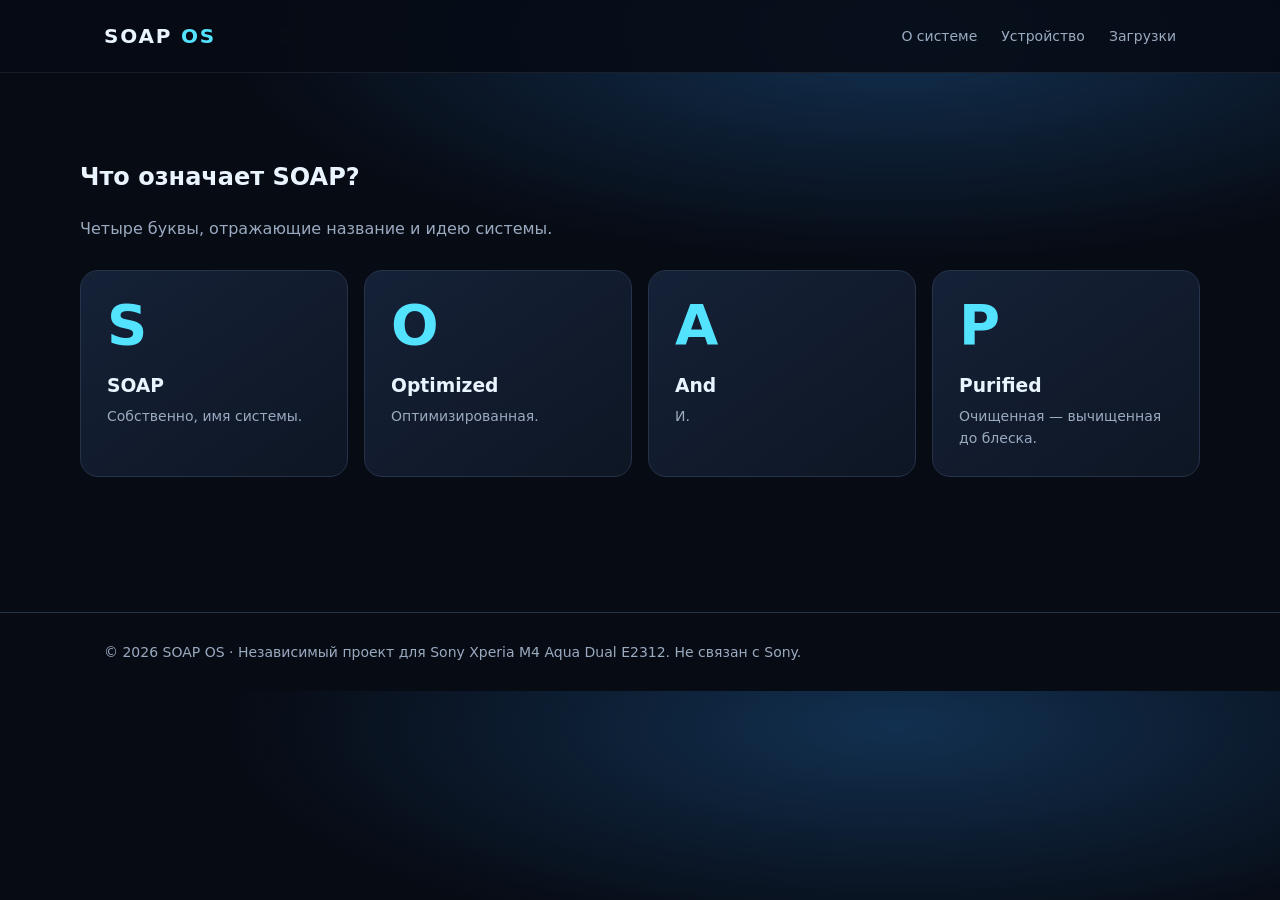
==== about.html @ aeae9934 "Add about.html for modular SOAP OS website" ====
<!doctype html>
<html lang="ru"><head><meta charset="utf-8"><meta name="viewport" content="width=device-width,initial-scale=1"><meta name="theme-color" content="#070b14"><meta name="description" content="Расшифровка названия SOAP OS: SOAP, Optimized, And, Purified."><link rel="canonical" href="https://nutipohz.github.io/SOAP-os/about.html"><link rel="stylesheet" href="assets/css/base.css"><link rel="stylesheet" href="assets/css/components.css"><title>О системе — SOAP OS</title></head><body><header><div class="wrap nav"><a class="brand" href="./">SOAP<span> OS</span></a><nav aria-label="Навигация"><a href="about.html">О системе</a><a href="device.html">Устройство</a><a href="downloads.html">Загрузки</a></nav></div></header><main><section class="section wrap"><h1>Что означает SOAP?</h1><p class="section-intro">Четыре буквы, отражающие название и идею системы.</p><div class="grid"><article class="card"><div class="letter">S</div><h3>SOAP</h3><p>Собственно, имя системы.</p></article><article class="card"><div class="letter">O</div><h3>Optimized</h3><p>Оптимизированная.</p></article><article class="card"><div class="letter">A</div><h3>And</h3><p>И.</p></article><article class="card"><div class="letter">P</div><h3>Purified</h3><p>Очищенная — вычищенная до блеска.</p></article></div></section></main><footer><div class="wrap">© <span id="year">2026</span> SOAP OS · Независимый проект для Sony Xperia M4 Aqua Dual E2312. Не связан с Sony.</div></footer><script src="assets/js/main.js" defer></script></body></html>
---- assets/css/base.css ----
:root{color-scheme:dark;--bg:#070b14;--panel:#101827;--line:#26334b;--txt:#e9f4ff;--muted:#9aaac0;--accent:#54e3ff}
*{box-sizing:border-box}html{scroll-behavior:smooth}body{margin:0;background:radial-gradient(ellipse 80% 50% at 70% 5%,#123050 0%,transparent 65%),var(--bg);color:var(--txt);font-family:system-ui,-apple-system,Segoe UI,sans-serif;line-height:1.6}a{color:inherit;text-decoration:none}a:focus-visible{outline:2px solid var(--accent);outline-offset:4px}.wrap{max-width:1120px;margin:auto;padding:0 24px}header{border-bottom:1px solid #ffffff14;position:sticky;top:0;backdrop-filter:blur(16px);background:#070b14d9;z-index:5}.nav{min-height:72px;display:flex;align-items:center;justify-content:space-between;gap:20px}.brand{font-weight:900;letter-spacing:.09em;font-size:20px}.brand span{color:var(--accent)}nav{display:flex;gap:24px;flex-wrap:wrap}nav a{color:var(--muted);font-size:14px}nav a:hover{color:white}
---- assets/css/components.css ----
.hero{padding:120px 0 100px;position:relative}.eyebrow{display:inline-block;border:1px solid #54e3ff55;border-radius:100px;padding:7px 15px;color:var(--accent);font-size:12px;letter-spacing:.14em;text-transform:uppercase;background:#54e3ff0b}.hero h1{font-size:clamp(65px,12vw,150px);letter-spacing:-.085em;line-height:1;margin:28px 0 12px;font-weight:850}.hero h1 span{color:var(--accent);text-shadow:0 0 65px #54e3ff50}.lead{font-size:clamp(18px,2.4vw,25px);max-width:670px;color:#c3d4e8}.muted{color:var(--muted)}.actions{display:flex;flex-wrap:wrap;gap:14px;margin-top:32px}.btn{display:inline-flex;align-items:center;justify-content:center;padding:13px 23px;border-radius:10px;border:1px solid var(--line);font-weight:650}.btn.primary{background:var(--accent);color:#06121d;border-color:var(--accent)}.btn:hover{transform:translateY(-2px);transition:transform .2s}.orb{position:absolute;right:8%;top:25%;width:230px;height:230px;border:1px solid #54e3ff50;border-radius:50%;box-shadow:0 0 0 34px #54e3ff08,0 0 0 70px #54e3ff05,inset 0 0 70px #54e3ff12;pointer-events:none;opacity:.7}.section{padding:65px 0}.section h2{font-size:clamp(29px,4vw,43px);letter-spacing:-.04em;margin:0 0 12px}.section-intro{max-width:680px;color:var(--muted);margin-bottom:28px}.grid{display:grid;grid-template-columns:repeat(4,minmax(0,1fr));gap:16px}.card{background:linear-gradient(145deg,#152137,#0e1624);border:1px solid var(--line);padding:26px;border-radius:18px;min-height:195px}.letter{font-size:56px;line-height:1;color:var(--accent);font-weight:850}.card h3{margin:18px 0 4px}.card p{margin:0;color:var(--muted);font-size:14px}.device{display:grid;grid-template-columns:1fr 1fr;gap:30px;align-items:center;background:#101827;border:1px solid var(--line);border-radius:22px;padding:36px}.device h3{font-size:28px;margin:12px 0}.chip{display:inline-block;background:#54e3ff16;border:1px solid #54e3ff40;color:var(--accent);border-radius:8px;padding:6px 11px;font-size:12px}.phone{width:160px;height:290px;border:9px solid #28374b;border-radius:24px;background:linear-gradient(150deg,#112943,#070c17);margin:auto;box-shadow:0 25px 60px #0009;display:flex;align-items:center;justify-content:center;position:relative}.phone:before{content:"";position:absolute;top:9px;width:36px;height:4px;border-radius:8px;background:#5e6d80}.phone strong{font-size:32px;letter-spacing:-.07em;color:var(--accent)}.status{padding:25px 30px;background:#101827;border:1px solid var(--line);border-radius:16px;display:flex;justify-content:space-between;align-items:center;gap:20px;flex-wrap:wrap}.status p{margin:4px 0 0;color:var(--muted)}footer{border-top:1px solid var(--line);margin-top:70px;padding:28px 0;color:var(--muted);font-size:14px}@media(max-width:750px){.grid{grid-template-columns:repeat(2,minmax(0,1fr))}.device{grid-template-columns:1fr}.orb{opacity:.15}.hero{padding:85px 0 70px}nav{gap:12px}.nav{align-items:flex-start;padding-top:18px;padding-bottom:18px;flex-direction:column}}@media(max-width:420px){.grid{grid-template-columns:1fr}.card{min-height:auto}.device{padding:22px}}
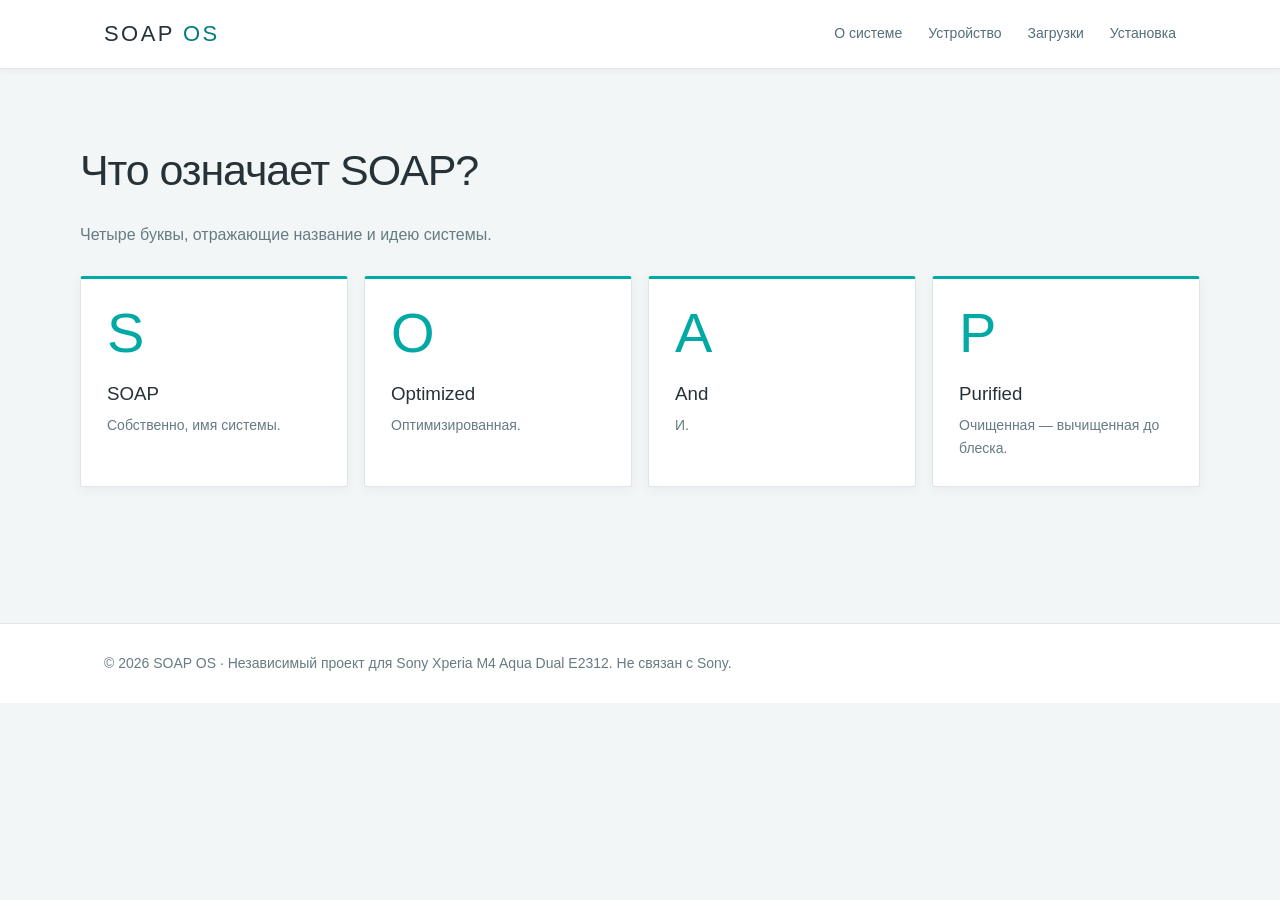
==== commit 304768af: "Link SOAP OS installation guide" ====
--- a/about.html
+++ b/about.html
@@ -1,2 +1,2 @@
 <!doctype html>
-<html lang="ru"><head><meta charset="utf-8"><meta name="viewport" content="width=device-width,initial-scale=1"><meta name="theme-color" content="#070b14"><meta name="description" content="Расшифровка названия SOAP OS: SOAP, Optimized, And, Purified."><link rel="canonical" href="https://nutipohz.github.io/SOAP-os/about.html"><link rel="stylesheet" href="assets/css/base.css"><link rel="stylesheet" href="assets/css/components.css"><title>О системе — SOAP OS</title></head><body><header><div class="wrap nav"><a class="brand" href="./">SOAP<span> OS</span></a><nav aria-label="Навигация"><a href="about.html">О системе</a><a href="device.html">Устройство</a><a href="downloads.html">Загрузки</a></nav></div></header><main><section class="section wrap"><h1>Что означает SOAP?</h1><p class="section-intro">Четыре буквы, отражающие название и идею системы.</p><div class="grid"><article class="card"><div class="letter">S</div><h3>SOAP</h3><p>Собственно, имя системы.</p></article><article class="card"><div class="letter">O</div><h3>Optimized</h3><p>Оптимизированная.</p></article><article class="card"><div class="letter">A</div><h3>And</h3><p>И.</p></article><article class="card"><div class="letter">P</div><h3>Purified</h3><p>Очищенная — вычищенная до блеска.</p></article></div></section></main><footer><div class="wrap">© <span id="year">2026</span> SOAP OS · Независимый проект для Sony Xperia M4 Aqua Dual E2312. Не связан с Sony.</div></footer><script src="assets/js/main.js" defer></script></body></html>+<html lang="ru"><head><meta charset="utf-8"><meta name="viewport" content="width=device-width,initial-scale=1"><meta name="theme-color" content="#070b14"><meta name="description" content="Расшифровка названия SOAP OS: SOAP, Optimized, And, Purified."><link rel="canonical" href="https://nutipohz.github.io/SOAP-os/about.html"><link rel="stylesheet" href="assets/css/base.css"><link rel="stylesheet" href="assets/css/components.css"><title>О системе — SOAP OS</title></head><body><header><div class="wrap nav"><a class="brand" href="./">SOAP<span> OS</span></a><nav aria-label="Навигация"><a href="about.html">О системе</a><a href="device.html">Устройство</a><a href="downloads.html">Загрузки</a><a href="installation.html">Установка</a></nav></div></header><main><section class="section wrap"><h1>Что означает SOAP?</h1><p class="section-intro">Четыре буквы, отражающие название и идею системы.</p><div class="grid"><article class="card"><div class="letter">S</div><h3>SOAP</h3><p>Собственно, имя системы.</p></article><article class="card"><div class="letter">O</div><h3>Optimized</h3><p>Оптимизированная.</p></article><article class="card"><div class="letter">A</div><h3>And</h3><p>И.</p></article><article class="card"><div class="letter">P</div><h3>Purified</h3><p>Очищенная — вычищенная до блеска.</p></article></div></section></main><footer><div class="wrap">© <span id="year">2026</span> SOAP OS · Независимый проект для Sony Xperia M4 Aqua Dual E2312. Не связан с Sony.</div></footer><script src="assets/js/main.js" defer></script></body></html>
--- a/assets/css/base.css
+++ b/assets/css/base.css
@@ -1,3 +1,2 @@
-
-:root{color-scheme:dark;--bg:#070b14;--panel:#101827;--line:#26334b;--txt:#e9f4ff;--muted:#9aaac0;--accent:#54e3ff}
-*{box-sizing:border-box}html{scroll-behavior:smooth}body{margin:0;background:radial-gradient(ellipse 80% 50% at 70% 5%,#123050 0%,transparent 65%),var(--bg);color:var(--txt);font-family:system-ui,-apple-system,Segoe UI,sans-serif;line-height:1.6}a{color:inherit;text-decoration:none}a:focus-visible{outline:2px solid var(--accent);outline-offset:4px}.wrap{max-width:1120px;margin:auto;padding:0 24px}header{border-bottom:1px solid #ffffff14;position:sticky;top:0;backdrop-filter:blur(16px);background:#070b14d9;z-index:5}.nav{min-height:72px;display:flex;align-items:center;justify-content:space-between;gap:20px}.brand{font-weight:900;letter-spacing:.09em;font-size:20px}.brand span{color:var(--accent)}nav{display:flex;gap:24px;flex-wrap:wrap}nav a{color:var(--muted);font-size:14px}nav a:hover{color:white}+:root{color-scheme:light;--bg:#f3f6f7;--panel:#fff;--line:#dce5e7;--txt:#263238;--muted:#667b83;--accent:#00a9a3;--deep:#007c80}
+*{box-sizing:border-box}html{scroll-behavior:smooth}body{margin:0;background:var(--bg);color:var(--txt);font-family:Roboto,"Arial",system-ui,sans-serif;line-height:1.65}a{color:inherit;text-decoration:none}a:focus-visible{outline:2px solid var(--deep);outline-offset:4px}.wrap{max-width:1120px;margin:auto;padding:0 24px}header{position:sticky;top:0;z-index:5;background:#fff;border-bottom:1px solid var(--line);box-shadow:0 2px 7px #2632380c}.nav{min-height:68px;display:flex;align-items:center;justify-content:space-between;gap:20px}.brand{font-weight:500;letter-spacing:.11em;font-size:22px}.brand span{color:var(--deep)}nav{display:flex;gap:26px;flex-wrap:wrap}nav a{color:#546e7a;font-size:14px;font-weight:500}nav a:hover{color:var(--deep)}
--- a/assets/css/components.css
+++ b/assets/css/components.css
@@ -1 +1 @@
-.hero{padding:120px 0 100px;position:relative}.eyebrow{display:inline-block;border:1px solid #54e3ff55;border-radius:100px;padding:7px 15px;color:var(--accent);font-size:12px;letter-spacing:.14em;text-transform:uppercase;background:#54e3ff0b}.hero h1{font-size:clamp(65px,12vw,150px);letter-spacing:-.085em;line-height:1;margin:28px 0 12px;font-weight:850}.hero h1 span{color:var(--accent);text-shadow:0 0 65px #54e3ff50}.lead{font-size:clamp(18px,2.4vw,25px);max-width:670px;color:#c3d4e8}.muted{color:var(--muted)}.actions{display:flex;flex-wrap:wrap;gap:14px;margin-top:32px}.btn{display:inline-flex;align-items:center;justify-content:center;padding:13px 23px;border-radius:10px;border:1px solid var(--line);font-weight:650}.btn.primary{background:var(--accent);color:#06121d;border-color:var(--accent)}.btn:hover{transform:translateY(-2px);transition:transform .2s}.orb{position:absolute;right:8%;top:25%;width:230px;height:230px;border:1px solid #54e3ff50;border-radius:50%;box-shadow:0 0 0 34px #54e3ff08,0 0 0 70px #54e3ff05,inset 0 0 70px #54e3ff12;pointer-events:none;opacity:.7}.section{padding:65px 0}.section h2{font-size:clamp(29px,4vw,43px);letter-spacing:-.04em;margin:0 0 12px}.section-intro{max-width:680px;color:var(--muted);margin-bottom:28px}.grid{display:grid;grid-template-columns:repeat(4,minmax(0,1fr));gap:16px}.card{background:linear-gradient(145deg,#152137,#0e1624);border:1px solid var(--line);padding:26px;border-radius:18px;min-height:195px}.letter{font-size:56px;line-height:1;color:var(--accent);font-weight:850}.card h3{margin:18px 0 4px}.card p{margin:0;color:var(--muted);font-size:14px}.device{display:grid;grid-template-columns:1fr 1fr;gap:30px;align-items:center;background:#101827;border:1px solid var(--line);border-radius:22px;padding:36px}.device h3{font-size:28px;margin:12px 0}.chip{display:inline-block;background:#54e3ff16;border:1px solid #54e3ff40;color:var(--accent);border-radius:8px;padding:6px 11px;font-size:12px}.phone{width:160px;height:290px;border:9px solid #28374b;border-radius:24px;background:linear-gradient(150deg,#112943,#070c17);margin:auto;box-shadow:0 25px 60px #0009;display:flex;align-items:center;justify-content:center;position:relative}.phone:before{content:"";position:absolute;top:9px;width:36px;height:4px;border-radius:8px;background:#5e6d80}.phone strong{font-size:32px;letter-spacing:-.07em;color:var(--accent)}.status{padding:25px 30px;background:#101827;border:1px solid var(--line);border-radius:16px;display:flex;justify-content:space-between;align-items:center;gap:20px;flex-wrap:wrap}.status p{margin:4px 0 0;color:var(--muted)}footer{border-top:1px solid var(--line);margin-top:70px;padding:28px 0;color:var(--muted);font-size:14px}@media(max-width:750px){.grid{grid-template-columns:repeat(2,minmax(0,1fr))}.device{grid-template-columns:1fr}.orb{opacity:.15}.hero{padding:85px 0 70px}nav{gap:12px}.nav{align-items:flex-start;padding-top:18px;padding-bottom:18px;flex-direction:column}}@media(max-width:420px){.grid{grid-template-columns:1fr}.card{min-height:auto}.device{padding:22px}}
+.hero{padding:112px 0 95px;position:relative;overflow:hidden}.eyebrow{display:inline-block;border-radius:3px;padding:6px 12px;color:#fff;font-size:12px;letter-spacing:.09em;text-transform:uppercase;background:var(--accent)}.hero h1{font-size:clamp(65px,12vw,145px);letter-spacing:-.065em;line-height:1.05;margin:28px 0 12px;font-weight:300}.hero h1 span{color:var(--accent);font-weight:300;text-shadow:none}.lead{font-size:clamp(18px,2.4vw,25px);max-width:670px;color:#455a64;font-weight:300}.muted{color:var(--muted)}.actions{display:flex;flex-wrap:wrap;gap:14px;margin-top:32px}.btn{display:inline-flex;align-items:center;justify-content:center;padding:12px 23px;border-radius:3px;border:1px solid #b9ced1;font-weight:500;text-transform:uppercase;letter-spacing:.04em;font-size:13px;background:white;box-shadow:0 2px 5px #00000012;transition:box-shadow .2s,transform .2s}.btn.primary{background:var(--accent);color:white;border-color:var(--accent)}.btn:hover{transform:translateY(-2px);box-shadow:0 5px 14px #0000001c}.orb{position:absolute;right:5%;top:14%;width:265px;height:265px;border-radius:50%;background:radial-gradient(circle at 35% 30%,#c8fffa,#3dd3c6 42%,#008e96 75%,#006b7c);box-shadow:0 0 0 45px #00a9a309,0 0 0 90px #00a9a306;opacity:.6;pointer-events:none}.section{padding:66px 0}.section h1,.section h2{font-size:clamp(30px,4vw,43px);letter-spacing:-.025em;font-weight:400;margin:0 0 12px}.section-intro{max-width:680px;color:var(--muted);margin-bottom:28px}.grid{display:grid;grid-template-columns:repeat(4,minmax(0,1fr));gap:16px}.card{background:white;border:1px solid var(--line);padding:26px;border-radius:3px;min-height:195px;box-shadow:0 3px 12px #2632380d;border-top:3px solid var(--accent)}.letter{font-size:56px;line-height:1;color:var(--accent);font-weight:300}.card h3{margin:18px 0 4px;font-weight:500}.card p{margin:0;color:var(--muted);font-size:14px}.device{display:grid;grid-template-columns:1fr 1fr;gap:30px;align-items:center;background:white;border:1px solid var(--line);border-radius:4px;padding:36px;box-shadow:0 3px 15px #2632380e}.device h2,.device h3{font-size:28px;margin:12px 0;font-weight:400}.device strong[style]{color:var(--deep)!important}.chip{display:inline-block;background:#e0f5f2;border:1px solid #9bdad4;color:var(--deep);border-radius:3px;padding:6px 11px;font-size:12px}.phone{width:160px;height:290px;border:9px solid #29363a;border-radius:19px;background:linear-gradient(150deg,#5bdfd3,#007d8d);margin:auto;box-shadow:0 20px 35px #26323830;display:flex;align-items:center;justify-content:center;position:relative}.phone:before{content:"";position:absolute;top:9px;width:36px;height:4px;border-radius:8px;background:#a4b5b8}.phone strong{font-size:32px;letter-spacing:-.07em;color:white;font-weight:300}.status{padding:25px 30px;background:white;border:1px solid var(--line);border-left:4px solid var(--accent);border-radius:3px;display:flex;justify-content:space-between;align-items:center;gap:20px;flex-wrap:wrap;box-shadow:0 3px 12px #2632380d}.status p{margin:4px 0 0;color:var(--muted)}footer{border-top:1px solid var(--line);margin-top:70px;padding:28px 0;color:var(--muted);font-size:14px;background:white}@media(max-width:750px){.grid{grid-template-columns:repeat(2,minmax(0,1fr))}.device{grid-template-columns:1fr}.orb{opacity:.16}.hero{padding:85px 0 70px}nav{gap:12px}.nav{align-items:flex-start;padding-top:18px;padding-bottom:18px;flex-direction:column}}@media(max-width:420px){.grid{grid-template-columns:1fr}.card{min-height:auto}.device{padding:22px}}
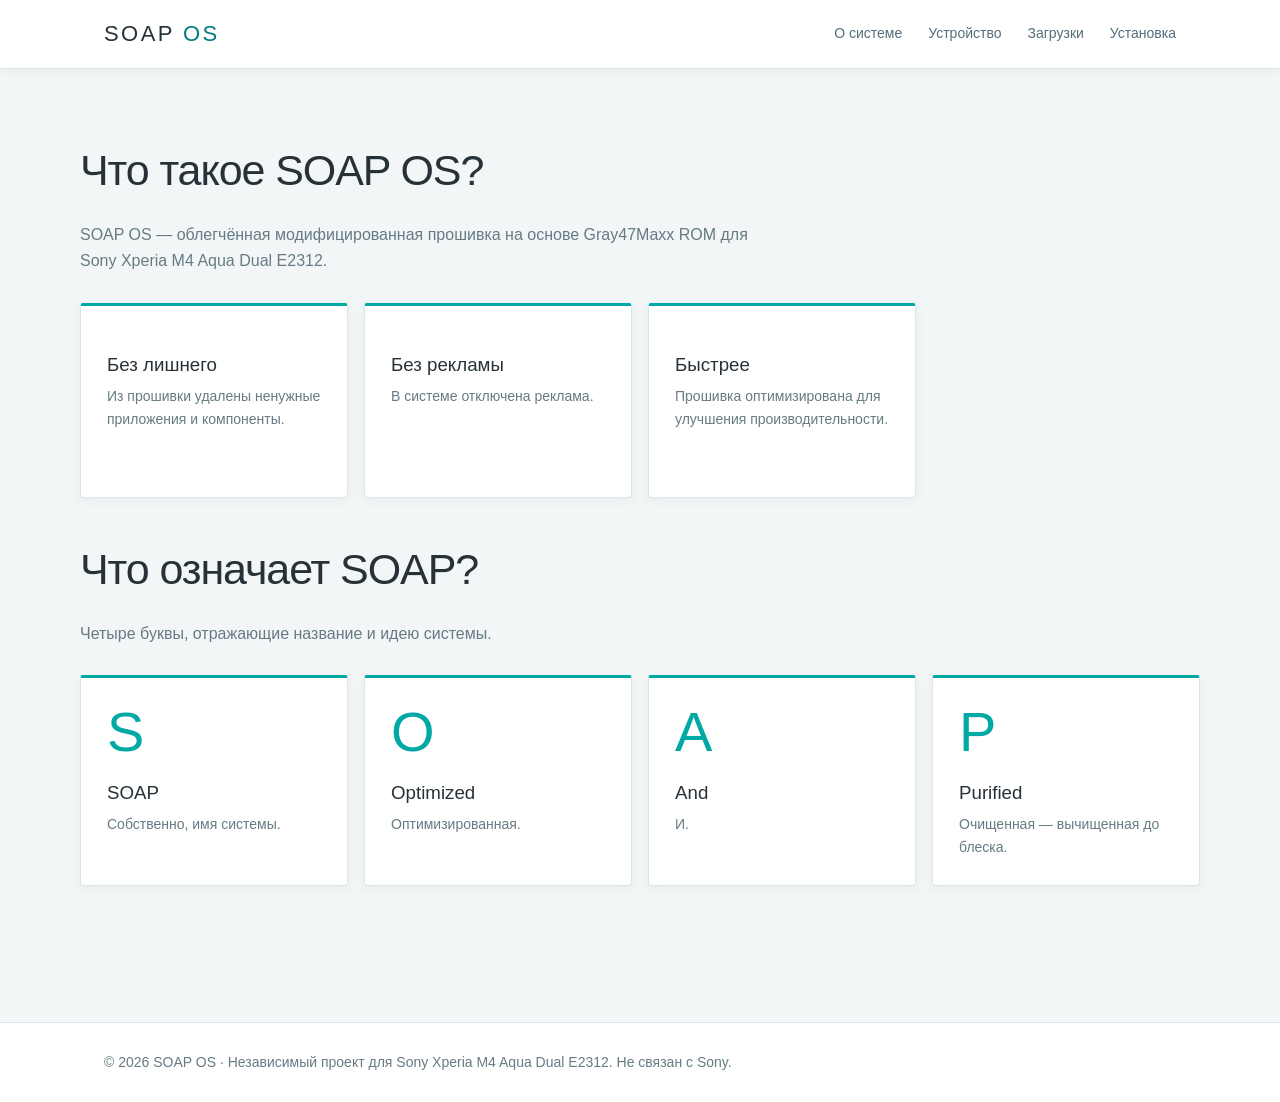
==== commit c33f9e95: "Describe SOAP OS as optimized Gray47Maxx ROM based firmware" ====
--- a/about.html
+++ b/about.html
@@ -1,2 +1,2 @@
 <!doctype html>
-<html lang="ru"><head><meta charset="utf-8"><meta name="viewport" content="width=device-width,initial-scale=1"><meta name="theme-color" content="#070b14"><meta name="description" content="Расшифровка названия SOAP OS: SOAP, Optimized, And, Purified."><link rel="canonical" href="https://nutipohz.github.io/SOAP-os/about.html"><link rel="stylesheet" href="assets/css/base.css"><link rel="stylesheet" href="assets/css/components.css"><title>О системе — SOAP OS</title></head><body><header><div class="wrap nav"><a class="brand" href="./">SOAP<span> OS</span></a><nav aria-label="Навигация"><a href="about.html">О системе</a><a href="device.html">Устройство</a><a href="downloads.html">Загрузки</a><a href="installation.html">Установка</a></nav></div></header><main><section class="section wrap"><h1>Что означает SOAP?</h1><p class="section-intro">Четыре буквы, отражающие название и идею системы.</p><div class="grid"><article class="card"><div class="letter">S</div><h3>SOAP</h3><p>Собственно, имя системы.</p></article><article class="card"><div class="letter">O</div><h3>Optimized</h3><p>Оптимизированная.</p></article><article class="card"><div class="letter">A</div><h3>And</h3><p>И.</p></article><article class="card"><div class="letter">P</div><h3>Purified</h3><p>Очищенная — вычищенная до блеска.</p></article></div></section></main><footer><div class="wrap">© <span id="year">2026</span> SOAP OS · Независимый проект для Sony Xperia M4 Aqua Dual E2312. Не связан с Sony.</div></footer><script src="assets/js/main.js" defer></script></body></html>+<html lang="ru"><head><meta charset="utf-8"><meta name="viewport" content="width=device-width,initial-scale=1"><meta name="theme-color" content="#070b14"><meta name="description" content="SOAP OS — облегчённая прошивка на основе Gray47Maxx ROM для Sony Xperia M4 Aqua Dual E2312: удалён лишний софт, отключена реклама, улучшена производительность."><link rel="canonical" href="https://nutipohz.github.io/SOAP-os/about.html"><link rel="stylesheet" href="assets/css/base.css"><link rel="stylesheet" href="assets/css/components.css"><title>О системе — SOAP OS</title></head><body><header><div class="wrap nav"><a class="brand" href="./">SOAP<span> OS</span></a><nav aria-label="Навигация"><a href="about.html">О системе</a><a href="device.html">Устройство</a><a href="downloads.html">Загрузки</a><a href="installation.html">Установка</a></nav></div></header><main><section class="section wrap"><h1>Что такое SOAP OS?</h1><p class="section-intro">SOAP OS — облегчённая модифицированная прошивка на основе Gray47Maxx ROM для Sony Xperia M4 Aqua Dual E2312.</p><div class="grid"><article class="card"><h3>Без лишнего</h3><p>Из прошивки удалены ненужные приложения и компоненты.</p></article><article class="card"><h3>Без рекламы</h3><p>В системе отключена реклама.</p></article><article class="card"><h3>Быстрее</h3><p>Прошивка оптимизирована для улучшения производительности.</p></article></div><h2 style="margin-top:36px">Что означает SOAP?</h2><p class="section-intro">Четыре буквы, отражающие название и идею системы.</p><div class="grid"><article class="card"><div class="letter">S</div><h3>SOAP</h3><p>Собственно, имя системы.</p></article><article class="card"><div class="letter">O</div><h3>Optimized</h3><p>Оптимизированная.</p></article><article class="card"><div class="letter">A</div><h3>And</h3><p>И.</p></article><article class="card"><div class="letter">P</div><h3>Purified</h3><p>Очищенная — вычищенная до блеска.</p></article></div></section></main><footer><div class="wrap">© <span id="year">2026</span> SOAP OS · Независимый проект для Sony Xperia M4 Aqua Dual E2312. Не связан с Sony.</div></footer><script src="assets/js/main.js" defer></script></body></html>
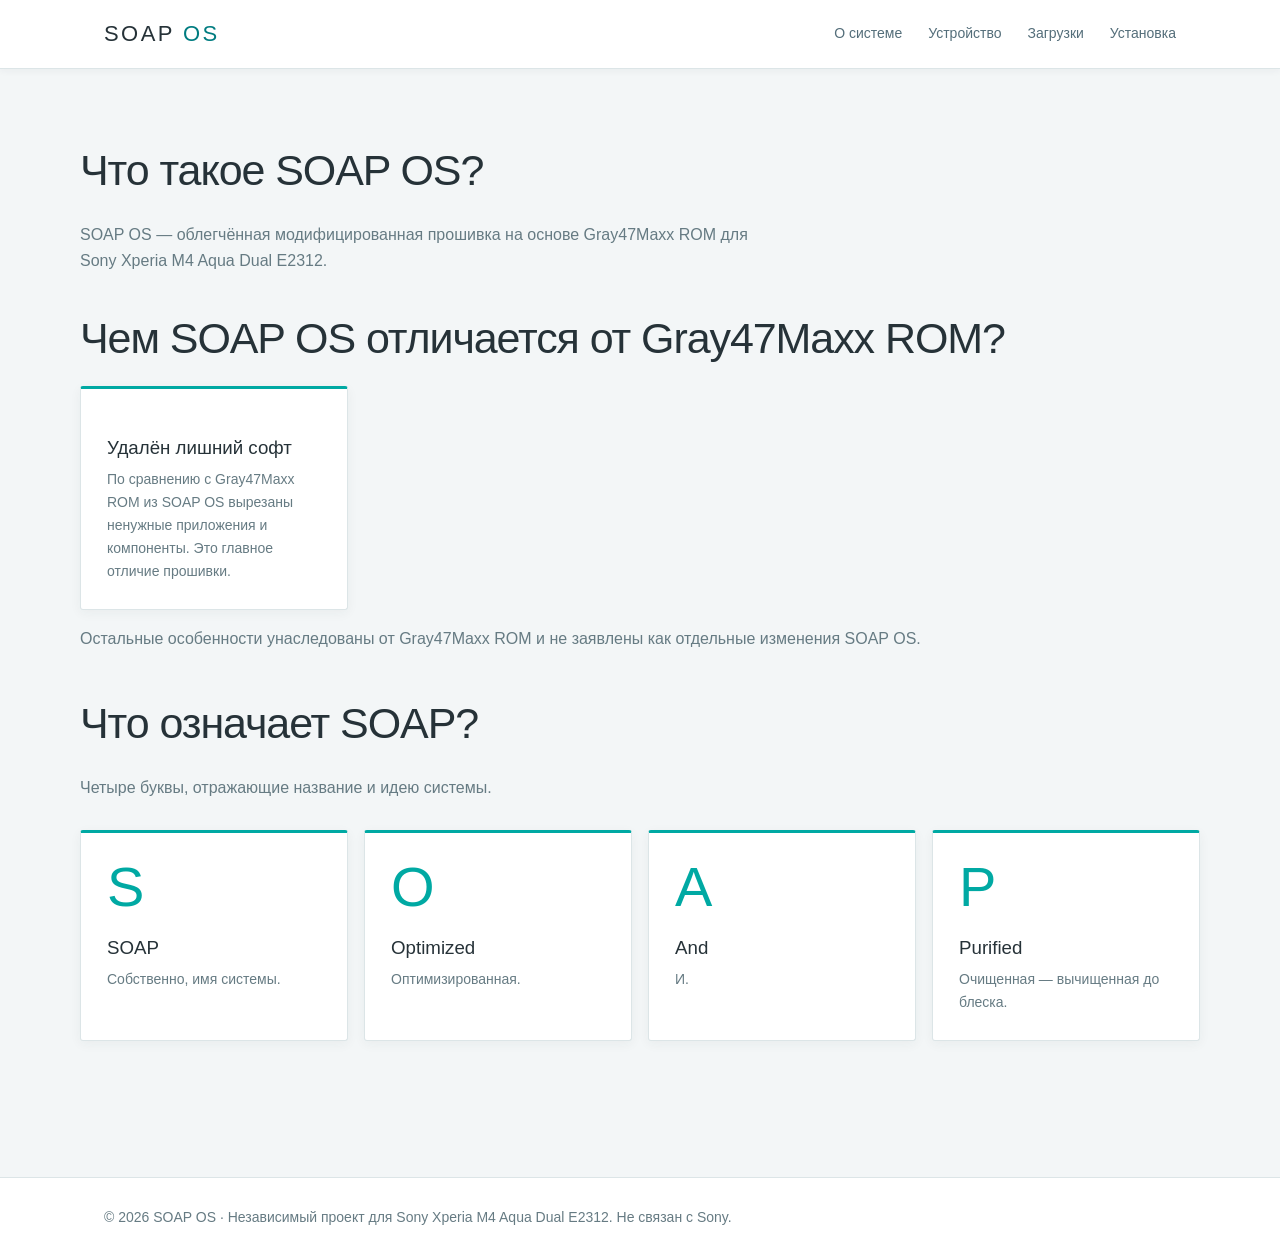
==== commit 3687c3f2: "Clarify SOAP OS only removes bloat compared with Gray47Maxx ROM" ====
--- a/about.html
+++ b/about.html
@@ -1,2 +1,2 @@
 <!doctype html>
-<html lang="ru"><head><meta charset="utf-8"><meta name="viewport" content="width=device-width,initial-scale=1"><meta name="theme-color" content="#070b14"><meta name="description" content="SOAP OS — облегчённая прошивка на основе Gray47Maxx ROM для Sony Xperia M4 Aqua Dual E2312: удалён лишний софт, отключена реклама, улучшена производительность."><link rel="canonical" href="https://nutipohz.github.io/SOAP-os/about.html"><link rel="stylesheet" href="assets/css/base.css"><link rel="stylesheet" href="assets/css/components.css"><title>О системе — SOAP OS</title></head><body><header><div class="wrap nav"><a class="brand" href="./">SOAP<span> OS</span></a><nav aria-label="Навигация"><a href="about.html">О системе</a><a href="device.html">Устройство</a><a href="downloads.html">Загрузки</a><a href="installation.html">Установка</a></nav></div></header><main><section class="section wrap"><h1>Что такое SOAP OS?</h1><p class="section-intro">SOAP OS — облегчённая модифицированная прошивка на основе Gray47Maxx ROM для Sony Xperia M4 Aqua Dual E2312.</p><div class="grid"><article class="card"><h3>Без лишнего</h3><p>Из прошивки удалены ненужные приложения и компоненты.</p></article><article class="card"><h3>Без рекламы</h3><p>В системе отключена реклама.</p></article><article class="card"><h3>Быстрее</h3><p>Прошивка оптимизирована для улучшения производительности.</p></article></div><h2 style="margin-top:36px">Что означает SOAP?</h2><p class="section-intro">Четыре буквы, отражающие название и идею системы.</p><div class="grid"><article class="card"><div class="letter">S</div><h3>SOAP</h3><p>Собственно, имя системы.</p></article><article class="card"><div class="letter">O</div><h3>Optimized</h3><p>Оптимизированная.</p></article><article class="card"><div class="letter">A</div><h3>And</h3><p>И.</p></article><article class="card"><div class="letter">P</div><h3>Purified</h3><p>Очищенная — вычищенная до блеска.</p></article></div></section></main><footer><div class="wrap">© <span id="year">2026</span> SOAP OS · Независимый проект для Sony Xperia M4 Aqua Dual E2312. Не связан с Sony.</div></footer><script src="assets/js/main.js" defer></script></body></html>+<html lang="ru"><head><meta charset="utf-8"><meta name="viewport" content="width=device-width,initial-scale=1"><meta name="theme-color" content="#070b14"><meta name="description" content="SOAP OS — облегчённая прошивка для Sony Xperia M4 Aqua Dual E2312 на основе Gray47Maxx ROM. Главное отличие — удалены лишние приложения и компоненты."><link rel="canonical" href="https://nutipohz.github.io/SOAP-os/about.html"><link rel="stylesheet" href="assets/css/base.css"><link rel="stylesheet" href="assets/css/components.css"><title>О системе — SOAP OS</title></head><body><header><div class="wrap nav"><a class="brand" href="./">SOAP<span> OS</span></a><nav aria-label="Навигация"><a href="about.html">О системе</a><a href="device.html">Устройство</a><a href="downloads.html">Загрузки</a><a href="installation.html">Установка</a></nav></div></header><main><section class="section wrap"><h1>Что такое SOAP OS?</h1><p class="section-intro">SOAP OS — облегчённая модифицированная прошивка на основе Gray47Maxx ROM для Sony Xperia M4 Aqua Dual E2312.</p><h2>Чем SOAP OS отличается от Gray47Maxx ROM?</h2><div class="grid"><article class="card"><h3>Удалён лишний софт</h3><p>По сравнению с Gray47Maxx ROM из SOAP OS вырезаны ненужные приложения и компоненты. Это главное отличие прошивки.</p></article></div><p class="muted">Остальные особенности унаследованы от Gray47Maxx ROM и не заявлены как отдельные изменения SOAP OS.</p><h2 style="margin-top:36px">Что означает SOAP?</h2><p class="section-intro">Четыре буквы, отражающие название и идею системы.</p><div class="grid"><article class="card"><div class="letter">S</div><h3>SOAP</h3><p>Собственно, имя системы.</p></article><article class="card"><div class="letter">O</div><h3>Optimized</h3><p>Оптимизированная.</p></article><article class="card"><div class="letter">A</div><h3>And</h3><p>И.</p></article><article class="card"><div class="letter">P</div><h3>Purified</h3><p>Очищенная — вычищенная до блеска.</p></article></div></section></main><footer><div class="wrap">© <span id="year">2026</span> SOAP OS · Независимый проект для Sony Xperia M4 Aqua Dual E2312. Не связан с Sony.</div></footer><script src="assets/js/main.js" defer></script></body></html>
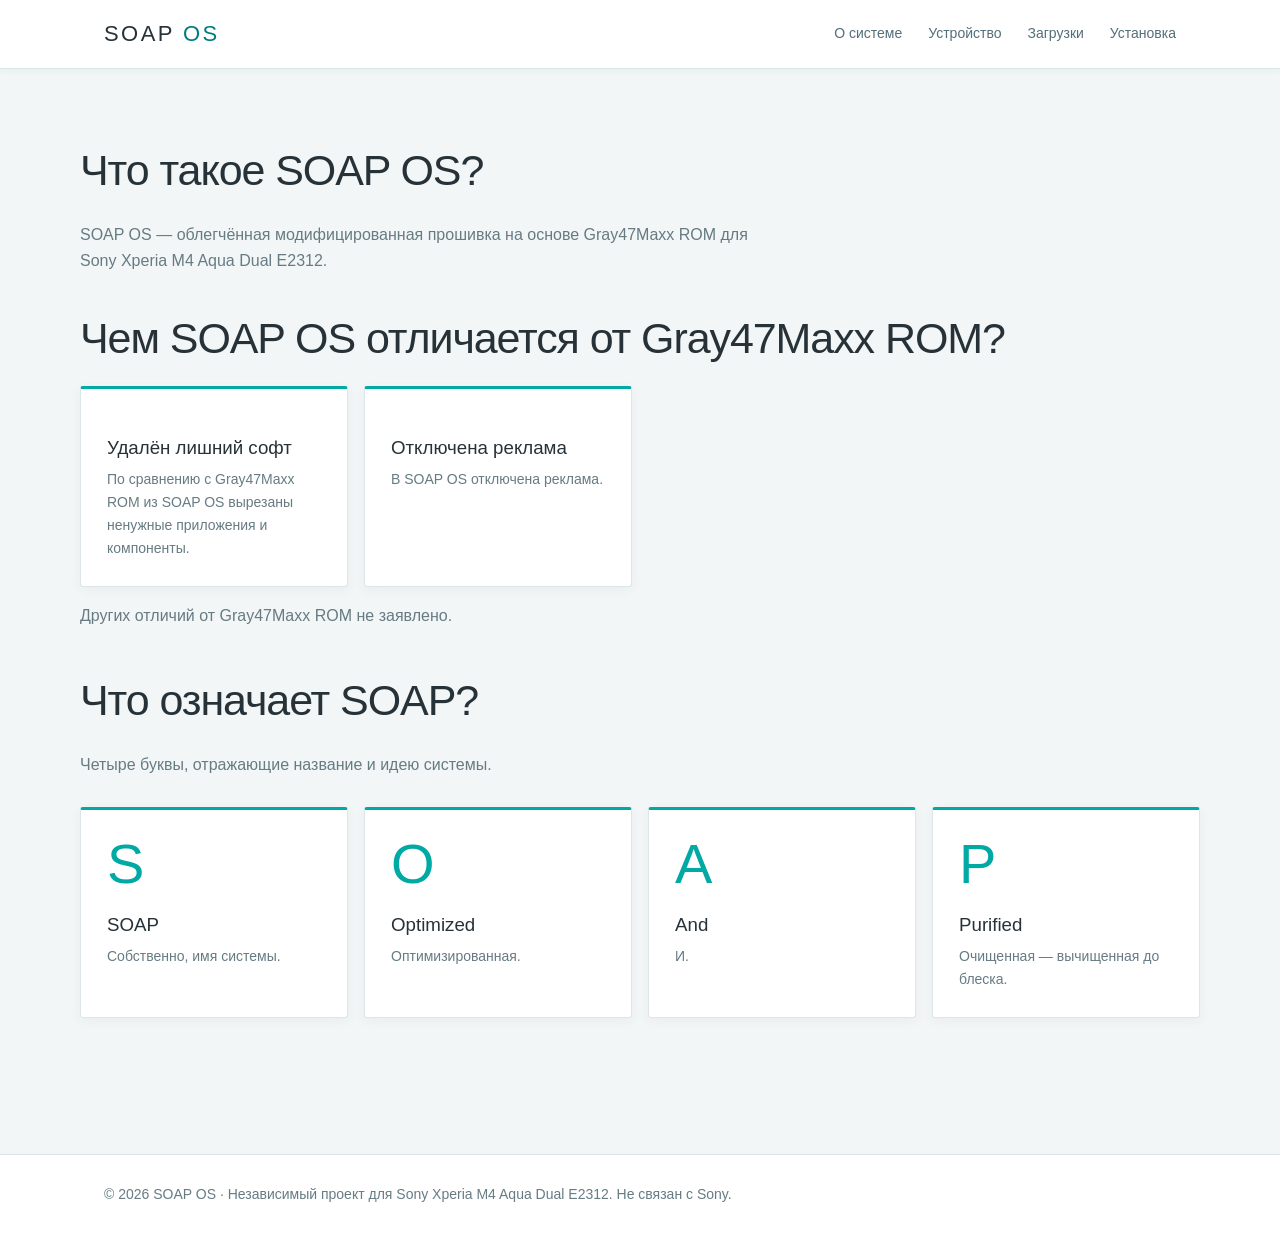
==== commit ed8af436: "Include ad disabling among SOAP OS differences" ====
--- a/about.html
+++ b/about.html
@@ -1,2 +1,2 @@
 <!doctype html>
-<html lang="ru"><head><meta charset="utf-8"><meta name="viewport" content="width=device-width,initial-scale=1"><meta name="theme-color" content="#070b14"><meta name="description" content="SOAP OS — облегчённая прошивка для Sony Xperia M4 Aqua Dual E2312 на основе Gray47Maxx ROM. Главное отличие — удалены лишние приложения и компоненты."><link rel="canonical" href="https://nutipohz.github.io/SOAP-os/about.html"><link rel="stylesheet" href="assets/css/base.css"><link rel="stylesheet" href="assets/css/components.css"><title>О системе — SOAP OS</title></head><body><header><div class="wrap nav"><a class="brand" href="./">SOAP<span> OS</span></a><nav aria-label="Навигация"><a href="about.html">О системе</a><a href="device.html">Устройство</a><a href="downloads.html">Загрузки</a><a href="installation.html">Установка</a></nav></div></header><main><section class="section wrap"><h1>Что такое SOAP OS?</h1><p class="section-intro">SOAP OS — облегчённая модифицированная прошивка на основе Gray47Maxx ROM для Sony Xperia M4 Aqua Dual E2312.</p><h2>Чем SOAP OS отличается от Gray47Maxx ROM?</h2><div class="grid"><article class="card"><h3>Удалён лишний софт</h3><p>По сравнению с Gray47Maxx ROM из SOAP OS вырезаны ненужные приложения и компоненты. Это главное отличие прошивки.</p></article></div><p class="muted">Остальные особенности унаследованы от Gray47Maxx ROM и не заявлены как отдельные изменения SOAP OS.</p><h2 style="margin-top:36px">Что означает SOAP?</h2><p class="section-intro">Четыре буквы, отражающие название и идею системы.</p><div class="grid"><article class="card"><div class="letter">S</div><h3>SOAP</h3><p>Собственно, имя системы.</p></article><article class="card"><div class="letter">O</div><h3>Optimized</h3><p>Оптимизированная.</p></article><article class="card"><div class="letter">A</div><h3>And</h3><p>И.</p></article><article class="card"><div class="letter">P</div><h3>Purified</h3><p>Очищенная — вычищенная до блеска.</p></article></div></section></main><footer><div class="wrap">© <span id="year">2026</span> SOAP OS · Независимый проект для Sony Xperia M4 Aqua Dual E2312. Не связан с Sony.</div></footer><script src="assets/js/main.js" defer></script></body></html>+<html lang="ru"><head><meta charset="utf-8"><meta name="viewport" content="width=device-width,initial-scale=1"><meta name="theme-color" content="#070b14"><meta name="description" content="SOAP OS — облегчённая прошивка для Sony Xperia M4 Aqua Dual E2312 на основе Gray47Maxx ROM. Отличия — удалены лишние приложения и компоненты, отключена реклама."><link rel="canonical" href="https://nutipohz.github.io/SOAP-os/about.html"><link rel="stylesheet" href="assets/css/base.css"><link rel="stylesheet" href="assets/css/components.css"><title>О системе — SOAP OS</title></head><body><header><div class="wrap nav"><a class="brand" href="./">SOAP<span> OS</span></a><nav aria-label="Навигация"><a href="about.html">О системе</a><a href="device.html">Устройство</a><a href="downloads.html">Загрузки</a><a href="installation.html">Установка</a></nav></div></header><main><section class="section wrap"><h1>Что такое SOAP OS?</h1><p class="section-intro">SOAP OS — облегчённая модифицированная прошивка на основе Gray47Maxx ROM для Sony Xperia M4 Aqua Dual E2312.</p><h2>Чем SOAP OS отличается от Gray47Maxx ROM?</h2><div class="grid"><article class="card"><h3>Удалён лишний софт</h3><p>По сравнению с Gray47Maxx ROM из SOAP OS вырезаны ненужные приложения и компоненты.</p></article><article class="card"><h3>Отключена реклама</h3><p>В SOAP OS отключена реклама.</p></article></div><p class="muted">Других отличий от Gray47Maxx ROM не заявлено.</p><h2 style="margin-top:36px">Что означает SOAP?</h2><p class="section-intro">Четыре буквы, отражающие название и идею системы.</p><div class="grid"><article class="card"><div class="letter">S</div><h3>SOAP</h3><p>Собственно, имя системы.</p></article><article class="card"><div class="letter">O</div><h3>Optimized</h3><p>Оптимизированная.</p></article><article class="card"><div class="letter">A</div><h3>And</h3><p>И.</p></article><article class="card"><div class="letter">P</div><h3>Purified</h3><p>Очищенная — вычищенная до блеска.</p></article></div></section></main><footer><div class="wrap">© <span id="year">2026</span> SOAP OS · Независимый проект для Sony Xperia M4 Aqua Dual E2312. Не связан с Sony.</div></footer><script src="assets/js/main.js" defer></script></body></html>
